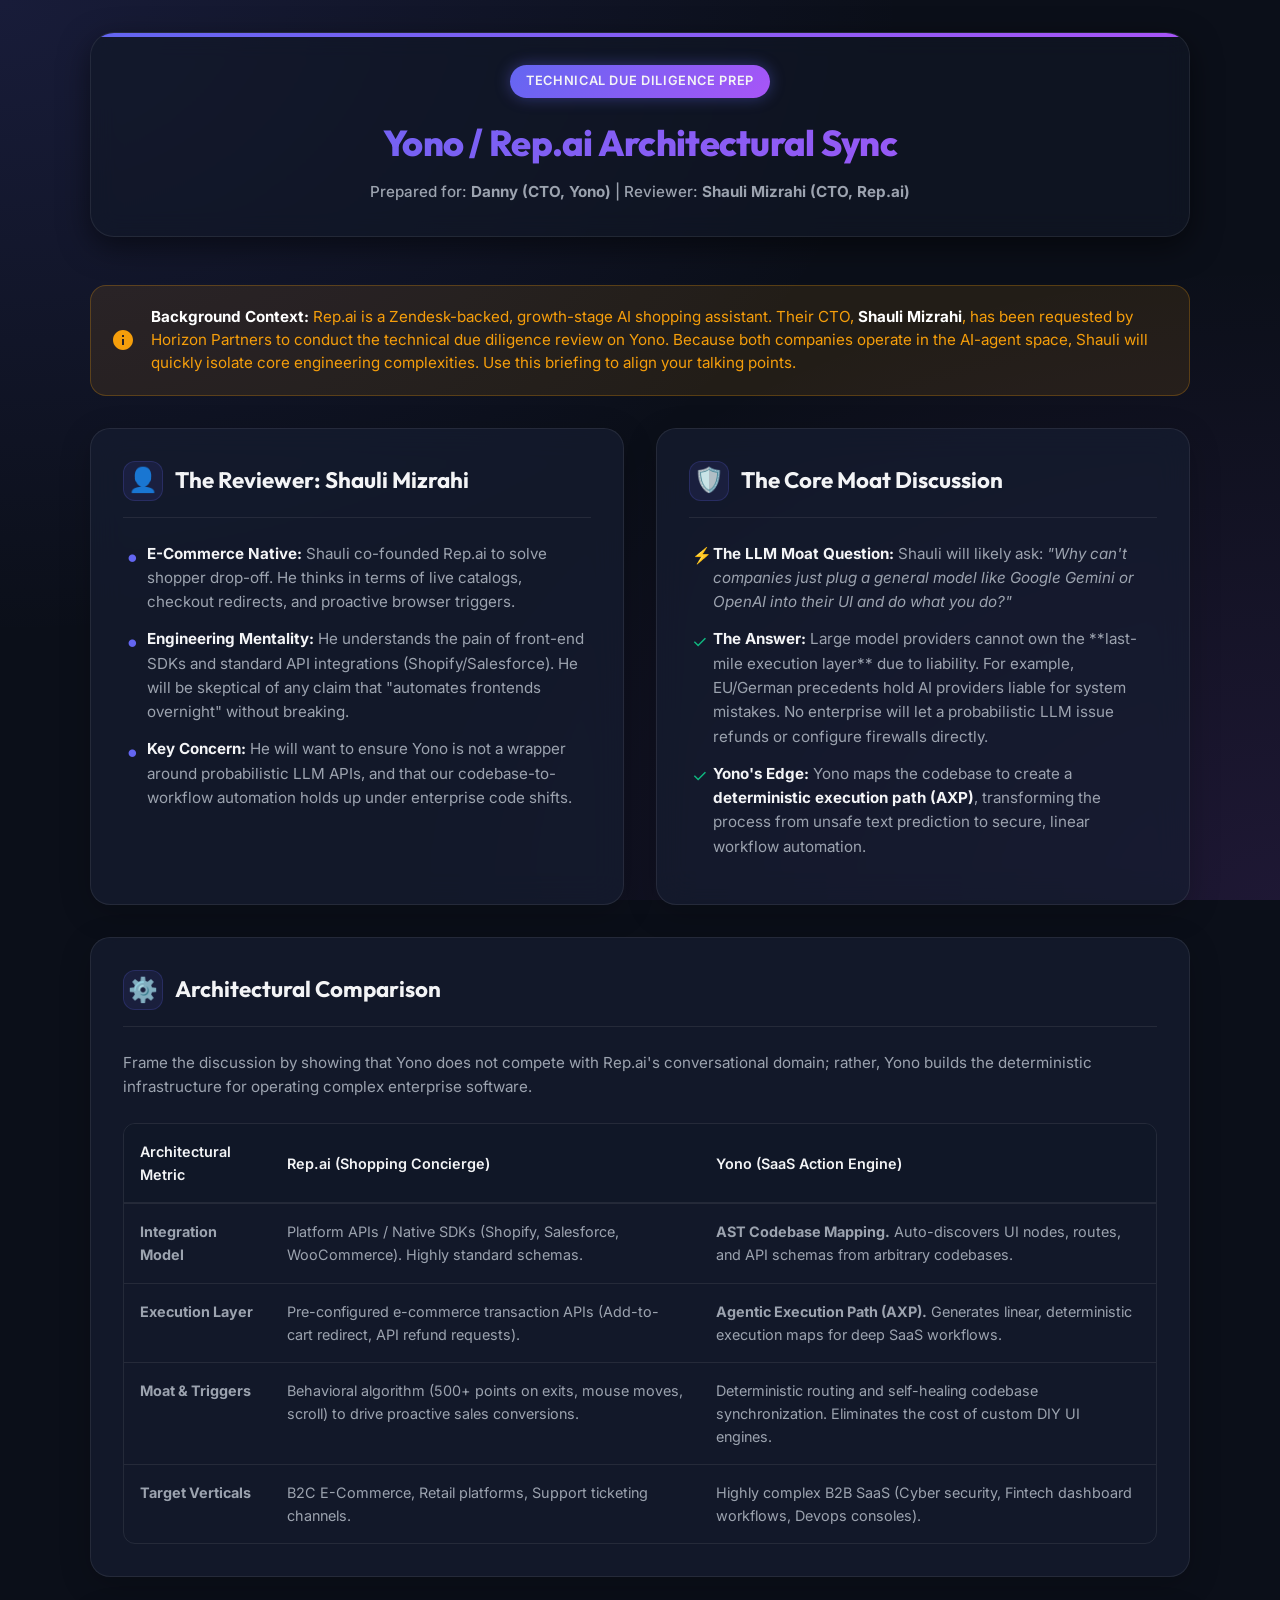
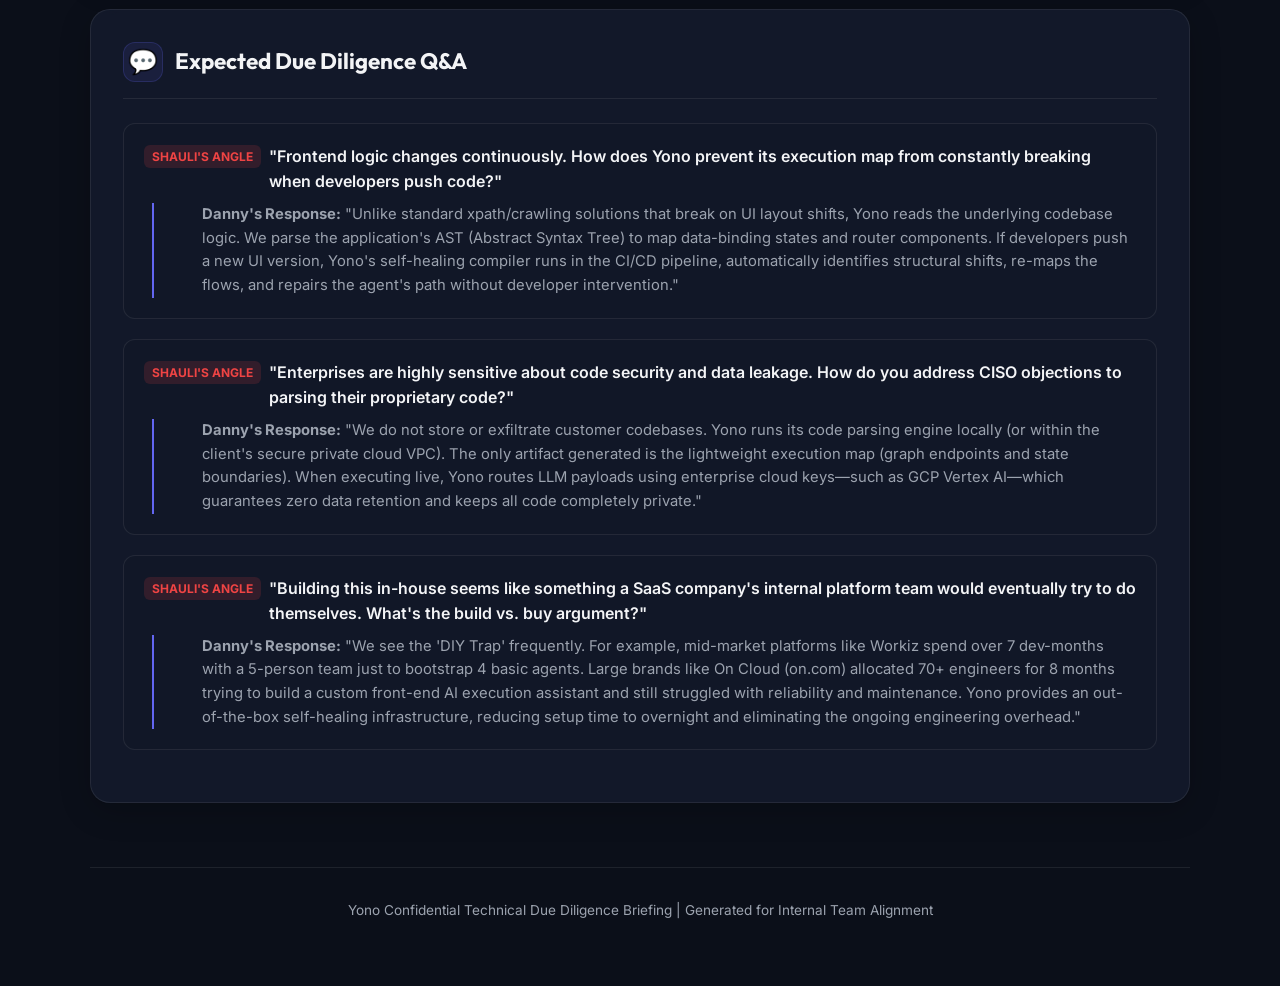
==== cto_dd_prep.html @ 32ef7c92 "Add cto_dd_prep.html for technical due diligence sync" ====
<!DOCTYPE html>
<html lang="en">
<head>
    <meta charset="UTF-8">
    <meta name="viewport" content="width=device-width, initial-scale=1.0">
    <title>Yono / Rep.ai — CTO Technical DD Briefing</title>
    <!-- Google Fonts -->
    <link rel="preconnect" href="https://fonts.googleapis.com">
    <link rel="preconnect" href="https://fonts.gstatic.com" crossorigin>
    <link href="https://fonts.googleapis.com/css2?family=Inter:wght@300;400;500;600;700;800&family=Outfit:wght@400;500;600;700;800&display=swap" rel="stylesheet">
    <style>
        :root {
            --bg-color: #0b0f19;
            --card-bg: rgba(22, 29, 49, 0.7);
            --border-color: rgba(255, 255, 255, 0.08);
            --text-primary: #f3f4f6;
            --text-secondary: #9ca3af;
            --accent-gradient: linear-gradient(135deg, #6366f1 0%, #a855f7 100%);
            --accent-color: #6366f1;
            --accent-bright: #a855f7;
            --success-color: #10b981;
            --warning-color: #f59e0b;
            --danger-color: #ef4444;
            --font-display: 'Outfit', sans-serif;
            --font-body: 'Inter', sans-serif;
        }

        * {
            box-sizing: border-box;
            margin: 0;
            padding: 0;
        }

        body {
            background-color: var(--bg-color);
            background-image: 
                radial-gradient(at 0% 0%, rgba(99, 102, 241, 0.15) 0px, transparent 50%),
                radial-gradient(at 100% 100%, rgba(168, 85, 247, 0.12) 0px, transparent 50%);
            background-attachment: fixed;
            color: var(--text-primary);
            font-family: var(--font-body);
            line-height: 1.6;
            padding: 2rem 1rem;
            min-height: 100vh;
        }

        .container {
            max-width: 1100px;
            margin: 0 auto;
        }

        /* Header styling */
        header {
            text-align: center;
            margin-bottom: 3rem;
            padding: 2rem;
            background: rgba(17, 24, 39, 0.6);
            border-radius: 24px;
            border: 1px solid var(--border-color);
            backdrop-filter: blur(12px);
            box-shadow: 0 10px 30px rgba(0, 0, 0, 0.5);
            position: relative;
            overflow: hidden;
        }

        header::before {
            content: '';
            position: absolute;
            top: 0;
            left: 0;
            width: 100%;
            height: 4px;
            background: var(--accent-gradient);
        }

        .badge {
            background: var(--accent-gradient);
            padding: 0.4rem 1rem;
            border-radius: 100px;
            font-size: 0.8rem;
            font-weight: 600;
            text-transform: uppercase;
            letter-spacing: 0.05em;
            display: inline-block;
            margin-bottom: 1rem;
            box-shadow: 0 0 15px rgba(99, 102, 241, 0.4);
        }

        h1 {
            font-family: var(--font-display);
            font-size: 2.25rem;
            font-weight: 800;
            margin-bottom: 0.5rem;
            letter-spacing: -0.02em;
            background: var(--accent-gradient);
            -webkit-background-clip: text;
            -webkit-text-fill-color: transparent;
        }

        .meta-text {
            color: var(--text-secondary);
            font-size: 0.95rem;
            font-weight: 500;
        }

        /* Grid Layout */
        .grid {
            display: grid;
            grid-template-columns: 1fr;
            gap: 2rem;
            margin-bottom: 2rem;
        }

        @media (min-width: 768px) {
            .grid-2 {
                grid-template-columns: 1fr 1fr;
            }
        }

        /* Card components */
        .card {
            background: var(--card-bg);
            border: 1px solid var(--border-color);
            border-radius: 20px;
            padding: 2rem;
            backdrop-filter: blur(16px);
            transition: all 0.3s cubic-bezier(0.4, 0, 0.2, 1);
            position: relative;
            overflow: hidden;
            box-shadow: 0 8px 32px rgba(0, 0, 0, 0.2);
        }

        .card:hover {
            transform: translateY(-5px);
            border-color: rgba(99, 102, 241, 0.3);
            box-shadow: 0 12px 40px rgba(99, 102, 241, 0.1);
        }

        .card-header {
            display: flex;
            align-items: center;
            gap: 0.75rem;
            margin-bottom: 1.5rem;
            border-bottom: 1px solid var(--border-color);
            padding-bottom: 1rem;
        }

        .card-icon {
            font-size: 1.5rem;
            background: rgba(99, 102, 241, 0.1);
            color: var(--accent-bright);
            width: 40px;
            height: 40px;
            display: flex;
            align-items: center;
            justify-content: center;
            border-radius: 12px;
            border: 1px solid rgba(99, 102, 241, 0.2);
        }

        h2 {
            font-family: var(--font-display);
            font-size: 1.4rem;
            font-weight: 700;
            color: var(--text-primary);
        }

        /* Lists and bullets */
        ul {
            list-style: none;
        }

        li {
            position: relative;
            padding-left: 1.5rem;
            margin-bottom: 0.8rem;
            font-size: 0.95rem;
            color: var(--text-secondary);
        }

        li strong {
            color: var(--text-primary);
        }

        li::before {
            content: '•';
            color: var(--accent-color);
            font-size: 1.5rem;
            position: absolute;
            left: 0.2rem;
            top: -0.25rem;
        }

        li.alert::before {
            content: '⚡';
            font-size: 1rem;
            top: 0.1rem;
        }

        li.check::before {
            content: '✓';
            color: var(--success-color);
            font-size: 1.1rem;
            top: 0.05rem;
        }

        /* Comparison Table */
        .table-container {
            overflow-x: auto;
            margin-top: 1.5rem;
            border-radius: 12px;
            border: 1px solid var(--border-color);
        }

        table {
            width: 100%;
            border-collapse: collapse;
            text-align: left;
            font-size: 0.9rem;
        }

        th {
            background: rgba(17, 24, 39, 0.8);
            color: var(--text-primary);
            font-weight: 600;
            padding: 1rem;
            border-bottom: 2px solid var(--border-color);
        }

        td {
            padding: 1rem;
            border-bottom: 1px solid var(--border-color);
            color: var(--text-secondary);
            vertical-align: top;
        }

        tr:last-child td {
            border-bottom: none;
        }

        tr:hover td {
            background: rgba(255, 255, 255, 0.02);
            color: var(--text-primary);
        }

        /* Q&A Accordion Style */
        .qa-section {
            margin-top: 1.5rem;
        }

        .qa-item {
            margin-bottom: 1.25rem;
            border: 1px solid var(--border-color);
            border-radius: 12px;
            padding: 1.25rem;
            background: rgba(17, 24, 39, 0.3);
            transition: all 0.2s ease;
        }

        .qa-item:hover {
            border-color: rgba(99, 102, 241, 0.2);
            background: rgba(17, 24, 39, 0.5);
        }

        .question {
            font-weight: 600;
            color: var(--text-primary);
            margin-bottom: 0.5rem;
            display: flex;
            align-items: flex-start;
            gap: 0.5rem;
        }

        .question-label {
            background: rgba(239, 68, 68, 0.15);
            color: var(--danger-color);
            padding: 0.1rem 0.5rem;
            border-radius: 6px;
            font-size: 0.75rem;
            font-weight: 700;
            text-transform: uppercase;
            margin-top: 0.1rem;
            flex-shrink: 0;
        }

        .answer {
            color: var(--text-secondary);
            font-size: 0.925rem;
            padding-left: 3rem;
            border-left: 2px solid var(--accent-color);
            margin-left: 0.5rem;
        }

        .alert-box {
            background: rgba(245, 158, 11, 0.1);
            border: 1px solid rgba(245, 158, 11, 0.25);
            padding: 1.25rem;
            border-radius: 16px;
            color: var(--warning-color);
            margin-bottom: 2rem;
            display: flex;
            gap: 1rem;
            align-items: center;
        }

        .alert-box svg {
            flex-shrink: 0;
            width: 24px;
            height: 24px;
            fill: currentColor;
        }

        .alert-box p {
            font-size: 0.95rem;
            line-height: 1.5;
        }

        .alert-box p strong {
            color: #fff;
        }

        footer {
            text-align: center;
            margin-top: 4rem;
            padding: 2rem 0;
            color: var(--text-secondary);
            font-size: 0.85rem;
            border-top: 1px solid var(--border-color);
        }
    </style>
</head>
<body>
    <div class="container">
        <!-- Header -->
        <header>
            <span class="badge">Technical Due Diligence Prep</span>
            <h1>Yono / Rep.ai Architectural Sync</h1>
            <p class="meta-text">Prepared for: <strong>Danny (CTO, Yono)</strong> | Reviewer: <strong>Shauli Mizrahi (CTO, Rep.ai)</strong></p>
        </header>

        <!-- Context Banner -->
        <div class="alert-box">
            <svg viewBox="0 0 24 24">
                <path d="M12 2C6.48 2 2 6.48 2 12s4.48 10 10 10 10-4.48 10-10S17.52 2 12 2zm1 15h-2v-6h2v6zm0-8h-2V7h2v2z"/>
            </svg>
            <p>
                <strong>Background Context:</strong> Rep.ai is a Zendesk-backed, growth-stage AI shopping assistant. Their CTO, <strong>Shauli Mizrahi</strong>, has been requested by Horizon Partners to conduct the technical due diligence review on Yono. Because both companies operate in the AI-agent space, Shauli will quickly isolate core engineering complexities. Use this briefing to align your talking points.
            </p>
        </div>

        <!-- Row 1: Who is the Reviewer & What to Expect -->
        <div class="grid grid-2">
            <!-- Reviewer Profile -->
            <div class="card">
                <div class="card-header">
                    <div class="card-icon">👤</div>
                    <h2>The Reviewer: Shauli Mizrahi</h2>
                </div>
                <ul>
                    <li><strong>E-Commerce Native:</strong> Shauli co-founded Rep.ai to solve shopper drop-off. He thinks in terms of live catalogs, checkout redirects, and proactive browser triggers.</li>
                    <li><strong>Engineering Mentality:</strong> He understands the pain of front-end SDKs and standard API integrations (Shopify/Salesforce). He will be skeptical of any claim that "automates frontends overnight" without breaking.</li>
                    <li><strong>Key Concern:</strong> He will want to ensure Yono is not a wrapper around probabilistic LLM APIs, and that our codebase-to-workflow automation holds up under enterprise code shifts.</li>
                </ul>
            </div>

            <!-- Core Moat Strategy -->
            <div class="card">
                <div class="card-header">
                    <div class="card-icon">🛡️</div>
                    <h2>The Core Moat Discussion</h2>
                </div>
                <ul>
                    <li class="alert"><strong>The LLM Moat Question:</strong> Shauli will likely ask: <em>"Why can't companies just plug a general model like Google Gemini or OpenAI into their UI and do what you do?"</em></li>
                    <li class="check"><strong>The Answer:</strong> Large model providers cannot own the **last-mile execution layer** due to liability. For example, EU/German precedents hold AI providers liable for system mistakes. No enterprise will let a probabilistic LLM issue refunds or configure firewalls directly.</li>
                    <li class="check"><strong>Yono's Edge:</strong> Yono maps the codebase to create a <strong>deterministic execution path (AXP)</strong>, transforming the process from unsafe text prediction to secure, linear workflow automation.</li>
                </ul>
            </div>
        </div>

        <!-- Row 2: Architecture Comparison Table -->
        <div class="card">
            <div class="card-header">
                <div class="card-icon">⚙️</div>
                <h2>Architectural Comparison</h2>
            </div>
            <p style="color: var(--text-secondary); font-size: 0.95rem; margin-bottom: 1rem;">
                Frame the discussion by showing that Yono does not compete with Rep.ai's conversational domain; rather, Yono builds the deterministic infrastructure for operating complex enterprise software.
            </p>
            <div class="table-container">
                <table>
                    <thead>
                        <tr>
                            <th>Architectural Metric</th>
                            <th>Rep.ai (Shopping Concierge)</th>
                            <th>Yono (SaaS Action Engine)</th>
                        </tr>
                    </thead>
                    <tbody>
                        <tr>
                            <td><strong>Integration Model</strong></td>
                            <td>Platform APIs / Native SDKs (Shopify, Salesforce, WooCommerce). Highly standard schemas.</td>
                            <td><strong>AST Codebase Mapping.</strong> Auto-discovers UI nodes, routes, and API schemas from arbitrary codebases.</td>
                        </tr>
                        <tr>
                            <td><strong>Execution Layer</strong></td>
                            <td>Pre-configured e-commerce transaction APIs (Add-to-cart redirect, API refund requests).</td>
                            <td><strong>Agentic Execution Path (AXP).</strong> Generates linear, deterministic execution maps for deep SaaS workflows.</td>
                        </tr>
                        <tr>
                            <td><strong>Moat & Triggers</strong></td>
                            <td>Behavioral algorithm (500+ points on exits, mouse moves, scroll) to drive proactive sales conversions.</td>
                            <td>Deterministic routing and self-healing codebase synchronization. Eliminates the cost of custom DIY UI engines.</td>
                        </tr>
                        <tr>
                            <td><strong>Target Verticals</strong></td>
                            <td>B2C E-Commerce, Retail platforms, Support ticketing channels.</td>
                            <td>Highly complex B2B SaaS (Cyber security, Fintech dashboard workflows, Devops consoles).</td>
                        </tr>
                    </tbody>
                </table>
            </div>
        </div>

        <!-- Row 3: Expected Q&A Grilling Prep -->
        <div class="card" style="margin-top: 2rem;">
            <div class="card-header">
                <div class="card-icon">💬</div>
                <h2>Expected Due Diligence Q&A</h2>
            </div>
            <div class="qa-section">
                <!-- Q1 -->
                <div class="qa-item">
                    <div class="question">
                        <span class="question-label">Shauli's Angle</span>
                        <span>"Frontend logic changes continuously. How does Yono prevent its execution map from constantly breaking when developers push code?"</span>
                    </div>
                    <div class="answer">
                        <strong>Danny's Response:</strong> "Unlike standard xpath/crawling solutions that break on UI layout shifts, Yono reads the underlying codebase logic. We parse the application's AST (Abstract Syntax Tree) to map data-binding states and router components. If developers push a new UI version, Yono's self-healing compiler runs in the CI/CD pipeline, automatically identifies structural shifts, re-maps the flows, and repairs the agent's path without developer intervention."
                    </div>
                </div>

                <!-- Q2 -->
                <div class="qa-item">
                    <div class="question">
                        <span class="question-label">Shauli's Angle</span>
                        <span>"Enterprises are highly sensitive about code security and data leakage. How do you address CISO objections to parsing their proprietary code?"</span>
                    </div>
                    <div class="answer">
                        <strong>Danny's Response:</strong> "We do not store or exfiltrate customer codebases. Yono runs its code parsing engine locally (or within the client's secure private cloud VPC). The only artifact generated is the lightweight execution map (graph endpoints and state boundaries). When executing live, Yono routes LLM payloads using enterprise cloud keys—such as GCP Vertex AI—which guarantees zero data retention and keeps all code completely private."
                    </div>
                </div>

                <!-- Q3 -->
                <div class="qa-item">
                    <div class="question">
                        <span class="question-label">Shauli's Angle</span>
                        <span>"Building this in-house seems like something a SaaS company's internal platform team would eventually try to do themselves. What's the build vs. buy argument?"</span>
                    </div>
                    <div class="answer">
                        <strong>Danny's Response:</strong> "We see the 'DIY Trap' frequently. For example, mid-market platforms like Workiz spend over 7 dev-months with a 5-person team just to bootstrap 4 basic agents. Large brands like On Cloud (on.com) allocated 70+ engineers for 8 months trying to build a custom front-end AI execution assistant and still struggled with reliability and maintenance. Yono provides an out-of-the-box self-healing infrastructure, reducing setup time to overnight and eliminating the ongoing engineering overhead."
                    </div>
                </div>
            </div>
        </div>

        <!-- Footer -->
        <footer>
            <p>Yono Confidential Technical Due Diligence Briefing | Generated for Internal Team Alignment</p>
        </footer>
    </div>
</body>
</html>
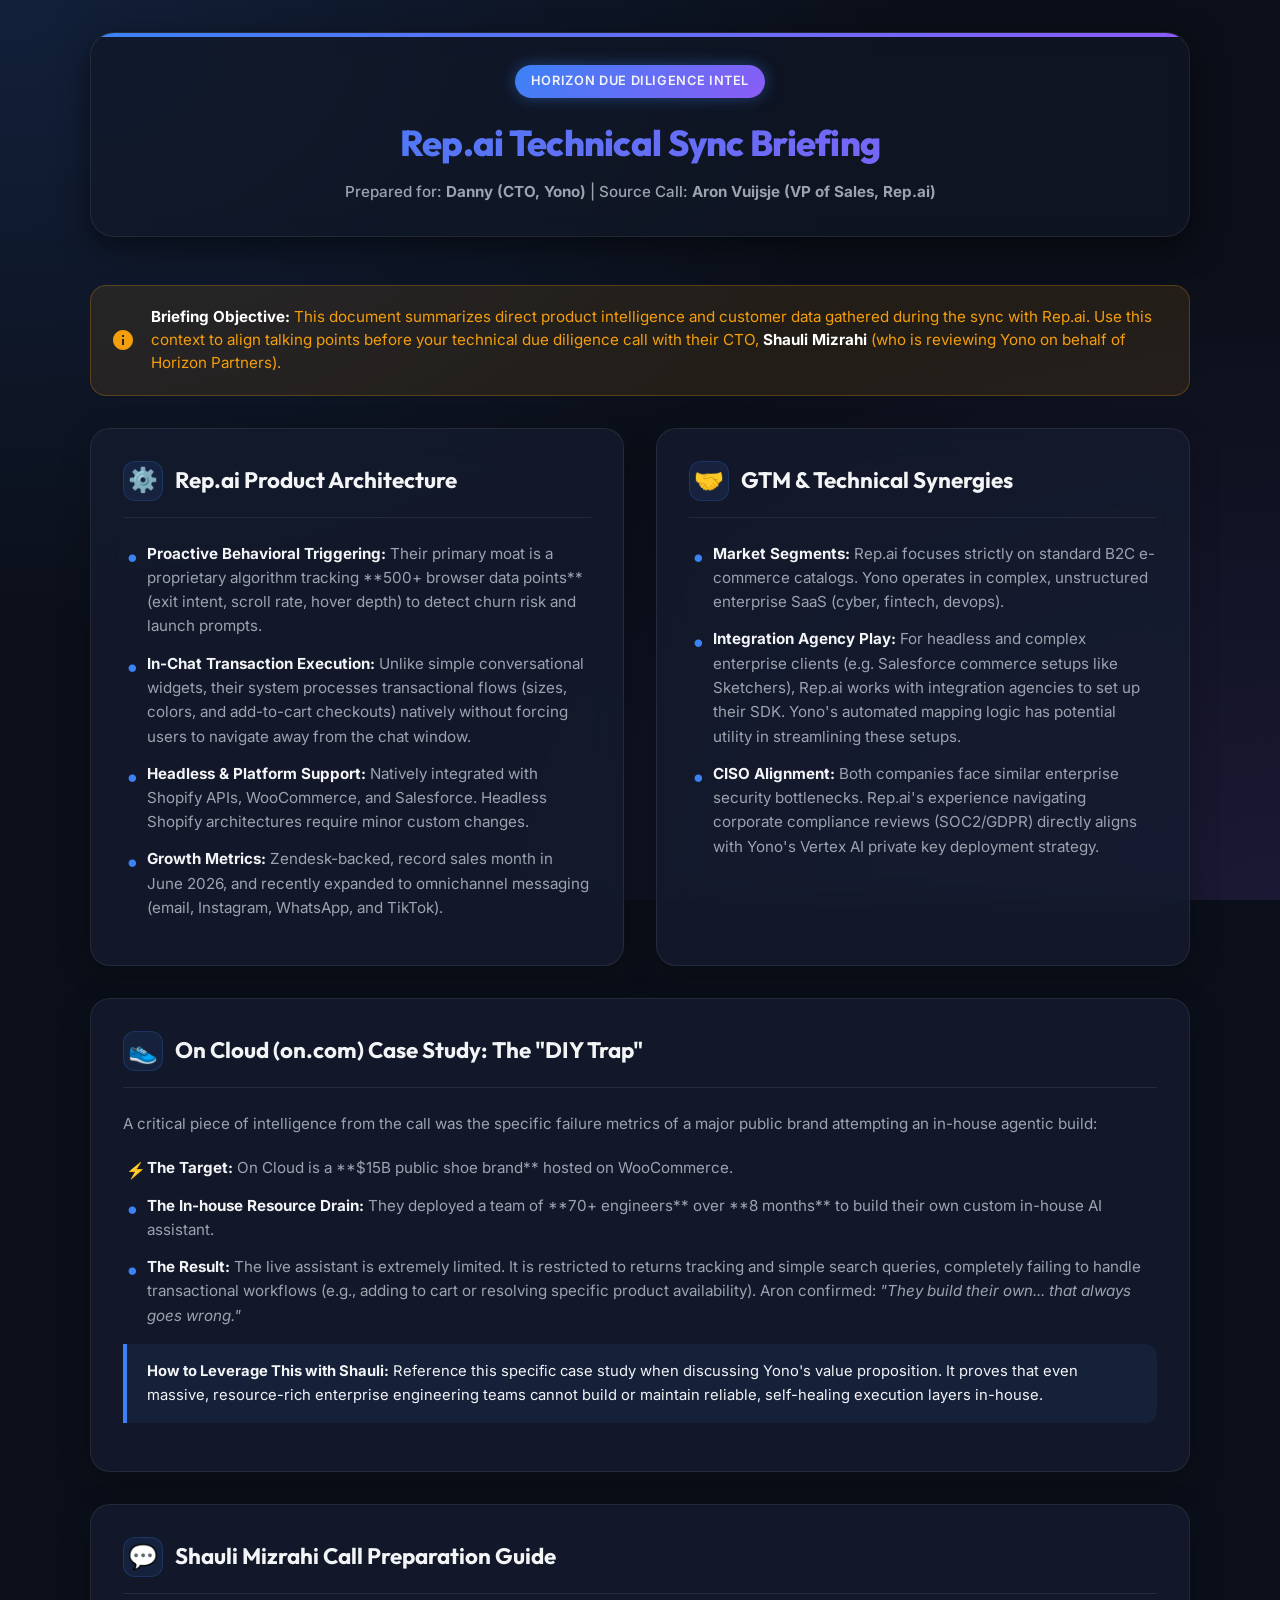
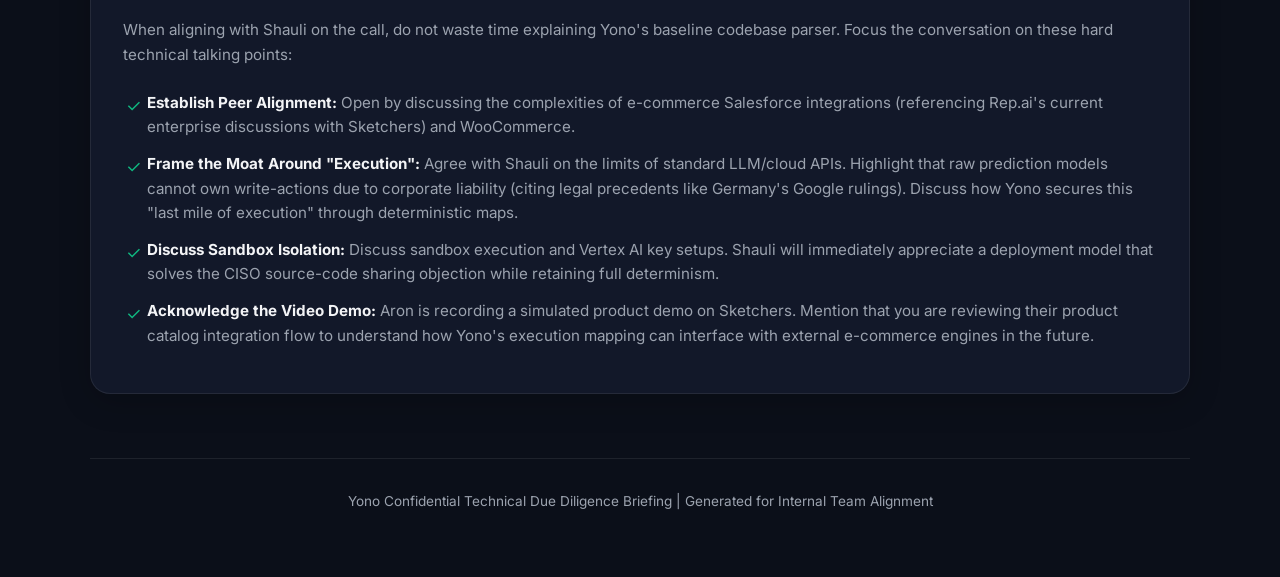
==== commit dd630a01: "Update cto_dd_prep.html to focus strictly on meeting intelligence and DD alignment" ====
--- a/cto_dd_prep.html
+++ b/cto_dd_prep.html
@@ -3,7 +3,7 @@
 <head>
     <meta charset="UTF-8">
     <meta name="viewport" content="width=device-width, initial-scale=1.0">
-    <title>Yono / Rep.ai — CTO Technical DD Briefing</title>
+    <title>Yono / Rep.ai — Technical Due Diligence Intel</title>
     <!-- Google Fonts -->
     <link rel="preconnect" href="https://fonts.googleapis.com">
     <link rel="preconnect" href="https://fonts.gstatic.com" crossorigin>
@@ -15,9 +15,9 @@
             --border-color: rgba(255, 255, 255, 0.08);
             --text-primary: #f3f4f6;
             --text-secondary: #9ca3af;
-            --accent-gradient: linear-gradient(135deg, #6366f1 0%, #a855f7 100%);
-            --accent-color: #6366f1;
-            --accent-bright: #a855f7;
+            --accent-gradient: linear-gradient(135deg, #3b82f6 0%, #8b5cf6 100%);
+            --accent-color: #3b82f6;
+            --accent-bright: #8b5cf6;
             --success-color: #10b981;
             --warning-color: #f59e0b;
             --danger-color: #ef4444;
@@ -34,8 +34,8 @@
         body {
             background-color: var(--bg-color);
             background-image: 
-                radial-gradient(at 0% 0%, rgba(99, 102, 241, 0.15) 0px, transparent 50%),
-                radial-gradient(at 100% 100%, rgba(168, 85, 247, 0.12) 0px, transparent 50%);
+                radial-gradient(at 0% 0%, rgba(59, 130, 246, 0.15) 0px, transparent 50%),
+                radial-gradient(at 100% 100%, rgba(139, 92, 246, 0.12) 0px, transparent 50%);
             background-attachment: fixed;
             color: var(--text-primary);
             font-family: var(--font-body);
@@ -83,7 +83,7 @@
             letter-spacing: 0.05em;
             display: inline-block;
             margin-bottom: 1rem;
-            box-shadow: 0 0 15px rgba(99, 102, 241, 0.4);
+            box-shadow: 0 0 15px rgba(59, 130, 246, 0.4);
         }
 
         h1 {
@@ -132,8 +132,8 @@
 
         .card:hover {
             transform: translateY(-5px);
-            border-color: rgba(99, 102, 241, 0.3);
-            box-shadow: 0 12px 40px rgba(99, 102, 241, 0.1);
+            border-color: rgba(59, 130, 246, 0.3);
+            box-shadow: 0 12px 40px rgba(59, 130, 246, 0.1);
         }
 
         .card-header {
@@ -147,7 +147,7 @@
 
         .card-icon {
             font-size: 1.5rem;
-            background: rgba(99, 102, 241, 0.1);
+            background: rgba(59, 130, 246, 0.1);
             color: var(--accent-bright);
             width: 40px;
             height: 40px;
@@ -155,7 +155,7 @@
             align-items: center;
             justify-content: center;
             border-radius: 12px;
-            border: 1px solid rgba(99, 102, 241, 0.2);
+            border: 1px solid rgba(59, 130, 246, 0.2);
         }
 
         h2 {
@@ -204,91 +204,17 @@
             top: 0.05rem;
         }
 
-        /* Comparison Table */
-        .table-container {
-            overflow-x: auto;
-            margin-top: 1.5rem;
-            border-radius: 12px;
-            border: 1px solid var(--border-color);
-        }
-
-        table {
-            width: 100%;
-            border-collapse: collapse;
-            text-align: left;
-            font-size: 0.9rem;
-        }
-
-        th {
-            background: rgba(17, 24, 39, 0.8);
+        .highlight-box {
+            background: rgba(59, 130, 246, 0.08);
+            border-left: 4px solid var(--accent-color);
+            padding: 1rem 1.25rem;
+            border-radius: 0 12px 12px 0;
+            margin: 1rem 0;
+            font-size: 0.925rem;
+        }
+
+        .highlight-box strong {
             color: var(--text-primary);
-            font-weight: 600;
-            padding: 1rem;
-            border-bottom: 2px solid var(--border-color);
-        }
-
-        td {
-            padding: 1rem;
-            border-bottom: 1px solid var(--border-color);
-            color: var(--text-secondary);
-            vertical-align: top;
-        }
-
-        tr:last-child td {
-            border-bottom: none;
-        }
-
-        tr:hover td {
-            background: rgba(255, 255, 255, 0.02);
-            color: var(--text-primary);
-        }
-
-        /* Q&A Accordion Style */
-        .qa-section {
-            margin-top: 1.5rem;
-        }
-
-        .qa-item {
-            margin-bottom: 1.25rem;
-            border: 1px solid var(--border-color);
-            border-radius: 12px;
-            padding: 1.25rem;
-            background: rgba(17, 24, 39, 0.3);
-            transition: all 0.2s ease;
-        }
-
-        .qa-item:hover {
-            border-color: rgba(99, 102, 241, 0.2);
-            background: rgba(17, 24, 39, 0.5);
-        }
-
-        .question {
-            font-weight: 600;
-            color: var(--text-primary);
-            margin-bottom: 0.5rem;
-            display: flex;
-            align-items: flex-start;
-            gap: 0.5rem;
-        }
-
-        .question-label {
-            background: rgba(239, 68, 68, 0.15);
-            color: var(--danger-color);
-            padding: 0.1rem 0.5rem;
-            border-radius: 6px;
-            font-size: 0.75rem;
-            font-weight: 700;
-            text-transform: uppercase;
-            margin-top: 0.1rem;
-            flex-shrink: 0;
-        }
-
-        .answer {
-            color: var(--text-secondary);
-            font-size: 0.925rem;
-            padding-left: 3rem;
-            border-left: 2px solid var(--accent-color);
-            margin-left: 0.5rem;
         }
 
         .alert-box {
@@ -333,9 +259,9 @@
     <div class="container">
         <!-- Header -->
         <header>
-            <span class="badge">Technical Due Diligence Prep</span>
-            <h1>Yono / Rep.ai Architectural Sync</h1>
-            <p class="meta-text">Prepared for: <strong>Danny (CTO, Yono)</strong> | Reviewer: <strong>Shauli Mizrahi (CTO, Rep.ai)</strong></p>
+            <span class="badge">Horizon Due Diligence Intel</span>
+            <h1>Rep.ai Technical Sync Briefing</h1>
+            <p class="meta-text">Prepared for: <strong>Danny (CTO, Yono)</strong> | Source Call: <strong>Aron Vuijsje (VP of Sales, Rep.ai)</strong></p>
         </header>
 
         <!-- Context Banner -->
@@ -344,123 +270,74 @@
                 <path d="M12 2C6.48 2 2 6.48 2 12s4.48 10 10 10 10-4.48 10-10S17.52 2 12 2zm1 15h-2v-6h2v6zm0-8h-2V7h2v2z"/>
             </svg>
             <p>
-                <strong>Background Context:</strong> Rep.ai is a Zendesk-backed, growth-stage AI shopping assistant. Their CTO, <strong>Shauli Mizrahi</strong>, has been requested by Horizon Partners to conduct the technical due diligence review on Yono. Because both companies operate in the AI-agent space, Shauli will quickly isolate core engineering complexities. Use this briefing to align your talking points.
+                <strong>Briefing Objective:</strong> This document summarizes direct product intelligence and customer data gathered during the sync with Rep.ai. Use this context to align talking points before your technical due diligence call with their CTO, <strong>Shauli Mizrahi</strong> (who is reviewing Yono on behalf of Horizon Partners).
             </p>
         </div>
 
-        <!-- Row 1: Who is the Reviewer & What to Expect -->
+        <!-- Row 1: Rep.ai Architecture & Capabilities -->
         <div class="grid grid-2">
-            <!-- Reviewer Profile -->
+            <!-- Rep.ai Tech Stack -->
             <div class="card">
                 <div class="card-header">
-                    <div class="card-icon">👤</div>
-                    <h2>The Reviewer: Shauli Mizrahi</h2>
+                    <div class="card-icon">⚙️</div>
+                    <h2>Rep.ai Product Architecture</h2>
                 </div>
                 <ul>
-                    <li><strong>E-Commerce Native:</strong> Shauli co-founded Rep.ai to solve shopper drop-off. He thinks in terms of live catalogs, checkout redirects, and proactive browser triggers.</li>
-                    <li><strong>Engineering Mentality:</strong> He understands the pain of front-end SDKs and standard API integrations (Shopify/Salesforce). He will be skeptical of any claim that "automates frontends overnight" without breaking.</li>
-                    <li><strong>Key Concern:</strong> He will want to ensure Yono is not a wrapper around probabilistic LLM APIs, and that our codebase-to-workflow automation holds up under enterprise code shifts.</li>
+                    <li><strong>Proactive Behavioral Triggering:</strong> Their primary moat is a proprietary algorithm tracking **500+ browser data points** (exit intent, scroll rate, hover depth) to detect churn risk and launch prompts.</li>
+                    <li><strong>In-Chat Transaction Execution:</strong> Unlike simple conversational widgets, their system processes transactional flows (sizes, colors, and add-to-cart checkouts) natively without forcing users to navigate away from the chat window.</li>
+                    <li><strong>Headless & Platform Support:</strong> Natively integrated with Shopify APIs, WooCommerce, and Salesforce. Headless Shopify architectures require minor custom changes.</li>
+                    <li><strong>Growth Metrics:</strong> Zendesk-backed, record sales month in June 2026, and recently expanded to omnichannel messaging (email, Instagram, WhatsApp, and TikTok).</li>
                 </ul>
             </div>
 
-            <!-- Core Moat Strategy -->
+            <!-- Operational Synergies -->
             <div class="card">
                 <div class="card-header">
-                    <div class="card-icon">🛡️</div>
-                    <h2>The Core Moat Discussion</h2>
+                    <div class="card-icon">🤝</div>
+                    <h2>GTM & Technical Synergies</h2>
                 </div>
                 <ul>
-                    <li class="alert"><strong>The LLM Moat Question:</strong> Shauli will likely ask: <em>"Why can't companies just plug a general model like Google Gemini or OpenAI into their UI and do what you do?"</em></li>
-                    <li class="check"><strong>The Answer:</strong> Large model providers cannot own the **last-mile execution layer** due to liability. For example, EU/German precedents hold AI providers liable for system mistakes. No enterprise will let a probabilistic LLM issue refunds or configure firewalls directly.</li>
-                    <li class="check"><strong>Yono's Edge:</strong> Yono maps the codebase to create a <strong>deterministic execution path (AXP)</strong>, transforming the process from unsafe text prediction to secure, linear workflow automation.</li>
+                    <li><strong>Market Segments:</strong> Rep.ai focuses strictly on standard B2C e-commerce catalogs. Yono operates in complex, unstructured enterprise SaaS (cyber, fintech, devops).</li>
+                    <li><strong>Integration Agency Play:</strong> For headless and complex enterprise clients (e.g. Salesforce commerce setups like Sketchers), Rep.ai works with integration agencies to set up their SDK. Yono's automated mapping logic has potential utility in streamlining these setups.</li>
+                    <li><strong>CISO Alignment:</strong> Both companies face similar enterprise security bottlenecks. Rep.ai's experience navigating corporate compliance reviews (SOC2/GDPR) directly aligns with Yono's Vertex AI private key deployment strategy.</li>
                 </ul>
             </div>
         </div>
 
-        <!-- Row 2: Architecture Comparison Table -->
+        <!-- Row 2: The On Cloud Case Study -->
+        <div class="card" style="margin-bottom: 2rem;">
+            <div class="card-header">
+                <div class="card-icon">👟</div>
+                <h2>On Cloud (on.com) Case Study: The "DIY Trap"</h2>
+            </div>
+            <p style="color: var(--text-secondary); font-size: 0.95rem; margin-bottom: 1.25rem;">
+                A critical piece of intelligence from the call was the specific failure metrics of a major public brand attempting an in-house agentic build:
+            </p>
+            <ul>
+                <li class="alert"><strong>The Target:</strong> On Cloud is a **$15B public shoe brand** hosted on WooCommerce.</li>
+                <li><strong>The In-house Resource Drain:</strong> They deployed a team of **70+ engineers** over **8 months** to build their own custom in-house AI assistant.</li>
+                <li><strong>The Result:</strong> The live assistant is extremely limited. It is restricted to returns tracking and simple search queries, completely failing to handle transactional workflows (e.g., adding to cart or resolving specific product availability). Aron confirmed: <em>"They build their own... that always goes wrong."</em></li>
+            </ul>
+            <div class="highlight-box">
+                <strong>How to Leverage This with Shauli:</strong> Reference this specific case study when discussing Yono's value proposition. It proves that even massive, resource-rich enterprise engineering teams cannot build or maintain reliable, self-healing execution layers in-house.
+            </div>
+        </div>
+
+        <!-- Row 3: Talk Tracks for Danny (Yono CTO) -->
         <div class="card">
             <div class="card-header">
-                <div class="card-icon">⚙️</div>
-                <h2>Architectural Comparison</h2>
-            </div>
-            <p style="color: var(--text-secondary); font-size: 0.95rem; margin-bottom: 1rem;">
-                Frame the discussion by showing that Yono does not compete with Rep.ai's conversational domain; rather, Yono builds the deterministic infrastructure for operating complex enterprise software.
+                <div class="card-icon">💬</div>
+                <h2>Shauli Mizrahi Call Preparation Guide</h2>
+            </div>
+            <p style="color: var(--text-secondary); font-size: 0.95rem; margin-bottom: 1.5rem;">
+                When aligning with Shauli on the call, do not waste time explaining Yono's baseline codebase parser. Focus the conversation on these hard technical talking points:
             </p>
-            <div class="table-container">
-                <table>
-                    <thead>
-                        <tr>
-                            <th>Architectural Metric</th>
-                            <th>Rep.ai (Shopping Concierge)</th>
-                            <th>Yono (SaaS Action Engine)</th>
-                        </tr>
-                    </thead>
-                    <tbody>
-                        <tr>
-                            <td><strong>Integration Model</strong></td>
-                            <td>Platform APIs / Native SDKs (Shopify, Salesforce, WooCommerce). Highly standard schemas.</td>
-                            <td><strong>AST Codebase Mapping.</strong> Auto-discovers UI nodes, routes, and API schemas from arbitrary codebases.</td>
-                        </tr>
-                        <tr>
-                            <td><strong>Execution Layer</strong></td>
-                            <td>Pre-configured e-commerce transaction APIs (Add-to-cart redirect, API refund requests).</td>
-                            <td><strong>Agentic Execution Path (AXP).</strong> Generates linear, deterministic execution maps for deep SaaS workflows.</td>
-                        </tr>
-                        <tr>
-                            <td><strong>Moat & Triggers</strong></td>
-                            <td>Behavioral algorithm (500+ points on exits, mouse moves, scroll) to drive proactive sales conversions.</td>
-                            <td>Deterministic routing and self-healing codebase synchronization. Eliminates the cost of custom DIY UI engines.</td>
-                        </tr>
-                        <tr>
-                            <td><strong>Target Verticals</strong></td>
-                            <td>B2C E-Commerce, Retail platforms, Support ticketing channels.</td>
-                            <td>Highly complex B2B SaaS (Cyber security, Fintech dashboard workflows, Devops consoles).</td>
-                        </tr>
-                    </tbody>
-                </table>
-            </div>
-        </div>
-
-        <!-- Row 3: Expected Q&A Grilling Prep -->
-        <div class="card" style="margin-top: 2rem;">
-            <div class="card-header">
-                <div class="card-icon">💬</div>
-                <h2>Expected Due Diligence Q&A</h2>
-            </div>
-            <div class="qa-section">
-                <!-- Q1 -->
-                <div class="qa-item">
-                    <div class="question">
-                        <span class="question-label">Shauli's Angle</span>
-                        <span>"Frontend logic changes continuously. How does Yono prevent its execution map from constantly breaking when developers push code?"</span>
-                    </div>
-                    <div class="answer">
-                        <strong>Danny's Response:</strong> "Unlike standard xpath/crawling solutions that break on UI layout shifts, Yono reads the underlying codebase logic. We parse the application's AST (Abstract Syntax Tree) to map data-binding states and router components. If developers push a new UI version, Yono's self-healing compiler runs in the CI/CD pipeline, automatically identifies structural shifts, re-maps the flows, and repairs the agent's path without developer intervention."
-                    </div>
-                </div>
-
-                <!-- Q2 -->
-                <div class="qa-item">
-                    <div class="question">
-                        <span class="question-label">Shauli's Angle</span>
-                        <span>"Enterprises are highly sensitive about code security and data leakage. How do you address CISO objections to parsing their proprietary code?"</span>
-                    </div>
-                    <div class="answer">
-                        <strong>Danny's Response:</strong> "We do not store or exfiltrate customer codebases. Yono runs its code parsing engine locally (or within the client's secure private cloud VPC). The only artifact generated is the lightweight execution map (graph endpoints and state boundaries). When executing live, Yono routes LLM payloads using enterprise cloud keys—such as GCP Vertex AI—which guarantees zero data retention and keeps all code completely private."
-                    </div>
-                </div>
-
-                <!-- Q3 -->
-                <div class="qa-item">
-                    <div class="question">
-                        <span class="question-label">Shauli's Angle</span>
-                        <span>"Building this in-house seems like something a SaaS company's internal platform team would eventually try to do themselves. What's the build vs. buy argument?"</span>
-                    </div>
-                    <div class="answer">
-                        <strong>Danny's Response:</strong> "We see the 'DIY Trap' frequently. For example, mid-market platforms like Workiz spend over 7 dev-months with a 5-person team just to bootstrap 4 basic agents. Large brands like On Cloud (on.com) allocated 70+ engineers for 8 months trying to build a custom front-end AI execution assistant and still struggled with reliability and maintenance. Yono provides an out-of-the-box self-healing infrastructure, reducing setup time to overnight and eliminating the ongoing engineering overhead."
-                    </div>
-                </div>
-            </div>
+            <ul>
+                <li class="check"><strong>Establish Peer Alignment:</strong> Open by discussing the complexities of e-commerce Salesforce integrations (referencing Rep.ai's current enterprise discussions with Sketchers) and WooCommerce.</li>
+                <li class="check"><strong>Frame the Moat Around "Execution":</strong> Agree with Shauli on the limits of standard LLM/cloud APIs. Highlight that raw prediction models cannot own write-actions due to corporate liability (citing legal precedents like Germany's Google rulings). Discuss how Yono secures this "last mile of execution" through deterministic maps.</li>
+                <li class="check"><strong>Discuss Sandbox Isolation:</strong> Discuss sandbox execution and Vertex AI key setups. Shauli will immediately appreciate a deployment model that solves the CISO source-code sharing objection while retaining full determinism.</li>
+                <li class="check"><strong>Acknowledge the Video Demo:</strong> Aron is recording a simulated product demo on Sketchers. Mention that you are reviewing their product catalog integration flow to understand how Yono's execution mapping can interface with external e-commerce engines in the future.</li>
+            </ul>
         </div>
 
         <!-- Footer -->
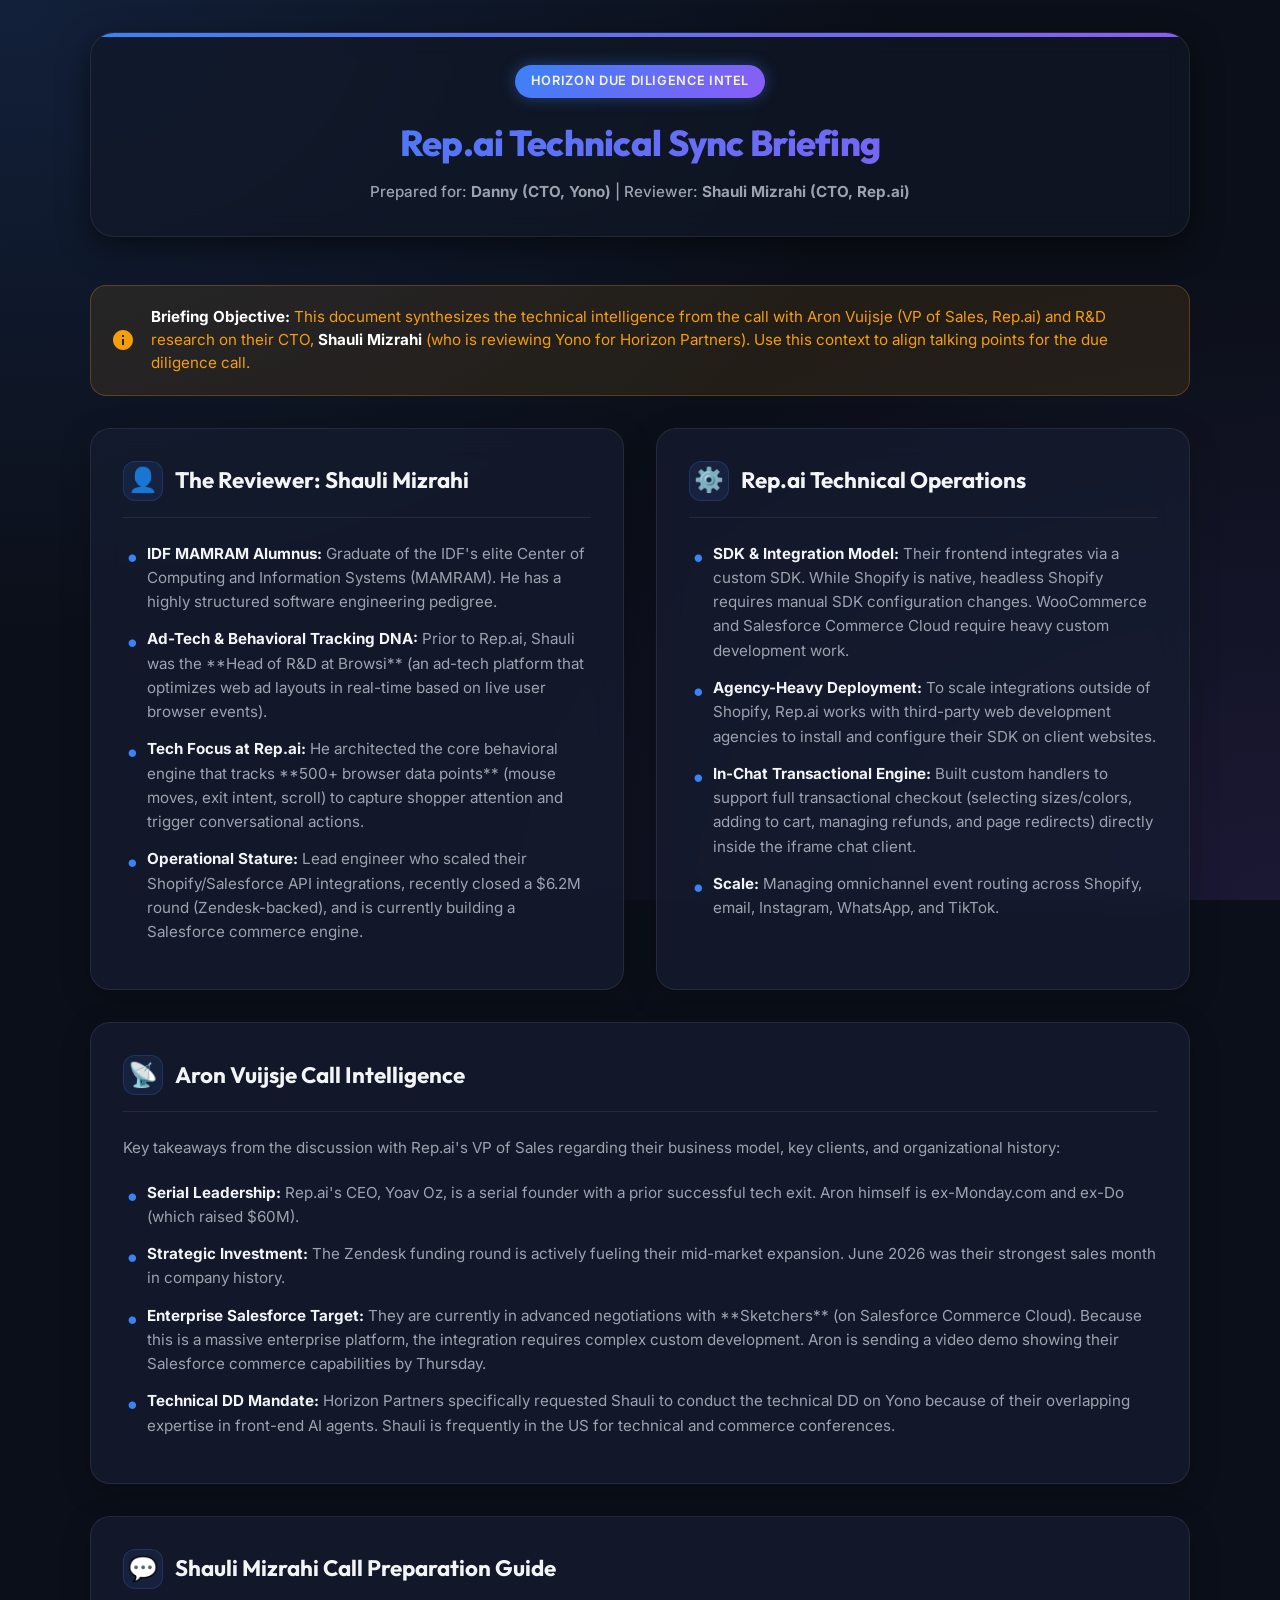
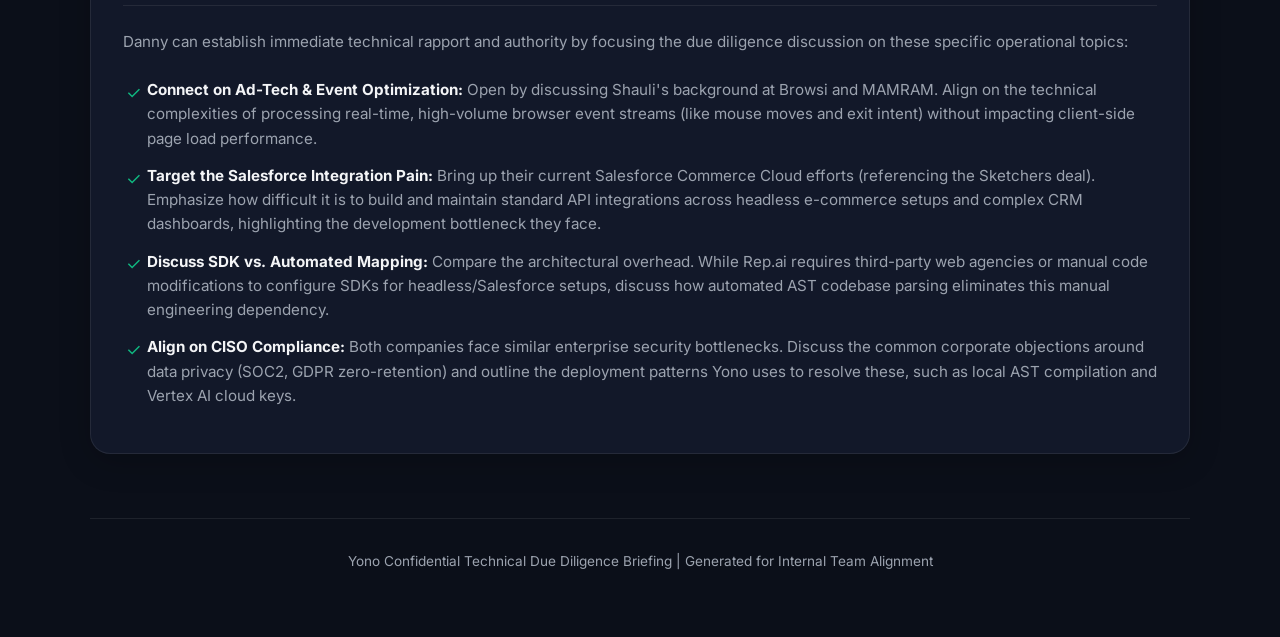
==== commit c665e6f5: "Update cto_dd_prep.html to focus strictly on Shauli's MAMRAM/Browsi background, Rep.ai operations, a" ====
--- a/cto_dd_prep.html
+++ b/cto_dd_prep.html
@@ -261,7 +261,7 @@
         <header>
             <span class="badge">Horizon Due Diligence Intel</span>
             <h1>Rep.ai Technical Sync Briefing</h1>
-            <p class="meta-text">Prepared for: <strong>Danny (CTO, Yono)</strong> | Source Call: <strong>Aron Vuijsje (VP of Sales, Rep.ai)</strong></p>
+            <p class="meta-text">Prepared for: <strong>Danny (CTO, Yono)</strong> | Reviewer: <strong>Shauli Mizrahi (CTO, Rep.ai)</strong></p>
         </header>
 
         <!-- Context Banner -->
@@ -270,57 +270,56 @@
                 <path d="M12 2C6.48 2 2 6.48 2 12s4.48 10 10 10 10-4.48 10-10S17.52 2 12 2zm1 15h-2v-6h2v6zm0-8h-2V7h2v2z"/>
             </svg>
             <p>
-                <strong>Briefing Objective:</strong> This document summarizes direct product intelligence and customer data gathered during the sync with Rep.ai. Use this context to align talking points before your technical due diligence call with their CTO, <strong>Shauli Mizrahi</strong> (who is reviewing Yono on behalf of Horizon Partners).
+                <strong>Briefing Objective:</strong> This document synthesizes the technical intelligence from the call with Aron Vuijsje (VP of Sales, Rep.ai) and R&D research on their CTO, <strong>Shauli Mizrahi</strong> (who is reviewing Yono for Horizon Partners). Use this context to align talking points for the due diligence call.
             </p>
         </div>
 
-        <!-- Row 1: Rep.ai Architecture & Capabilities -->
+        <!-- Row 1: Shauli Mizrahi's Technical DNA -->
         <div class="grid grid-2">
-            <!-- Rep.ai Tech Stack -->
+            <!-- Shauli's Background -->
+            <div class="card">
+                <div class="card-header">
+                    <div class="card-icon">👤</div>
+                    <h2>The Reviewer: Shauli Mizrahi</h2>
+                </div>
+                <ul>
+                    <li><strong>IDF MAMRAM Alumnus:</strong> Graduate of the IDF's elite Center of Computing and Information Systems (MAMRAM). He has a highly structured software engineering pedigree.</li>
+                    <li><strong>Ad-Tech & Behavioral Tracking DNA:</strong> Prior to Rep.ai, Shauli was the **Head of R&D at Browsi** (an ad-tech platform that optimizes web ad layouts in real-time based on live user browser events).</li>
+                    <li><strong>Tech Focus at Rep.ai:</strong> He architected the core behavioral engine that tracks **500+ browser data points** (mouse moves, exit intent, scroll) to capture shopper attention and trigger conversational actions.</li>
+                    <li><strong>Operational Stature:</strong> Lead engineer who scaled their Shopify/Salesforce API integrations, recently closed a $6.2M round (Zendesk-backed), and is currently building a Salesforce commerce engine.</li>
+                </ul>
+            </div>
+
+            <!-- Rep.ai Operations & Architecture -->
             <div class="card">
                 <div class="card-header">
                     <div class="card-icon">⚙️</div>
-                    <h2>Rep.ai Product Architecture</h2>
+                    <h2>Rep.ai Technical Operations</h2>
                 </div>
                 <ul>
-                    <li><strong>Proactive Behavioral Triggering:</strong> Their primary moat is a proprietary algorithm tracking **500+ browser data points** (exit intent, scroll rate, hover depth) to detect churn risk and launch prompts.</li>
-                    <li><strong>In-Chat Transaction Execution:</strong> Unlike simple conversational widgets, their system processes transactional flows (sizes, colors, and add-to-cart checkouts) natively without forcing users to navigate away from the chat window.</li>
-                    <li><strong>Headless & Platform Support:</strong> Natively integrated with Shopify APIs, WooCommerce, and Salesforce. Headless Shopify architectures require minor custom changes.</li>
-                    <li><strong>Growth Metrics:</strong> Zendesk-backed, record sales month in June 2026, and recently expanded to omnichannel messaging (email, Instagram, WhatsApp, and TikTok).</li>
-                </ul>
-            </div>
-
-            <!-- Operational Synergies -->
-            <div class="card">
-                <div class="card-header">
-                    <div class="card-icon">🤝</div>
-                    <h2>GTM & Technical Synergies</h2>
-                </div>
-                <ul>
-                    <li><strong>Market Segments:</strong> Rep.ai focuses strictly on standard B2C e-commerce catalogs. Yono operates in complex, unstructured enterprise SaaS (cyber, fintech, devops).</li>
-                    <li><strong>Integration Agency Play:</strong> For headless and complex enterprise clients (e.g. Salesforce commerce setups like Sketchers), Rep.ai works with integration agencies to set up their SDK. Yono's automated mapping logic has potential utility in streamlining these setups.</li>
-                    <li><strong>CISO Alignment:</strong> Both companies face similar enterprise security bottlenecks. Rep.ai's experience navigating corporate compliance reviews (SOC2/GDPR) directly aligns with Yono's Vertex AI private key deployment strategy.</li>
+                    <li><strong>SDK & Integration Model:</strong> Their frontend integrates via a custom SDK. While Shopify is native, headless Shopify requires manual SDK configuration changes. WooCommerce and Salesforce Commerce Cloud require heavy custom development work.</li>
+                    <li><strong>Agency-Heavy Deployment:</strong> To scale integrations outside of Shopify, Rep.ai works with third-party web development agencies to install and configure their SDK on client websites.</li>
+                    <li><strong>In-Chat Transactional Engine:</strong> Built custom handlers to support full transactional checkout (selecting sizes/colors, adding to cart, managing refunds, and page redirects) directly inside the iframe chat client.</li>
+                    <li><strong>Scale:</strong> Managing omnichannel event routing across Shopify, email, Instagram, WhatsApp, and TikTok.</li>
                 </ul>
             </div>
         </div>
 
-        <!-- Row 2: The On Cloud Case Study -->
+        <!-- Row 2: Deep Intel from the Aron Vuijsje Sync -->
         <div class="card" style="margin-bottom: 2rem;">
             <div class="card-header">
-                <div class="card-icon">👟</div>
-                <h2>On Cloud (on.com) Case Study: The "DIY Trap"</h2>
+                <div class="card-icon">📡</div>
+                <h2>Aron Vuijsje Call Intelligence</h2>
             </div>
             <p style="color: var(--text-secondary); font-size: 0.95rem; margin-bottom: 1.25rem;">
-                A critical piece of intelligence from the call was the specific failure metrics of a major public brand attempting an in-house agentic build:
+                Key takeaways from the discussion with Rep.ai's VP of Sales regarding their business model, key clients, and organizational history:
             </p>
             <ul>
-                <li class="alert"><strong>The Target:</strong> On Cloud is a **$15B public shoe brand** hosted on WooCommerce.</li>
-                <li><strong>The In-house Resource Drain:</strong> They deployed a team of **70+ engineers** over **8 months** to build their own custom in-house AI assistant.</li>
-                <li><strong>The Result:</strong> The live assistant is extremely limited. It is restricted to returns tracking and simple search queries, completely failing to handle transactional workflows (e.g., adding to cart or resolving specific product availability). Aron confirmed: <em>"They build their own... that always goes wrong."</em></li>
+                <li><strong>Serial Leadership:</strong> Rep.ai's CEO, Yoav Oz, is a serial founder with a prior successful tech exit. Aron himself is ex-Monday.com and ex-Do (which raised $60M).</li>
+                <li><strong>Strategic Investment:</strong> The Zendesk funding round is actively fueling their mid-market expansion. June 2026 was their strongest sales month in company history.</li>
+                <li><strong>Enterprise Salesforce Target:</strong> They are currently in advanced negotiations with **Sketchers** (on Salesforce Commerce Cloud). Because this is a massive enterprise platform, the integration requires complex custom development. Aron is sending a video demo showing their Salesforce commerce capabilities by Thursday.</li>
+                <li><strong>Technical DD Mandate:</strong> Horizon Partners specifically requested Shauli to conduct the technical DD on Yono because of their overlapping expertise in front-end AI agents. Shauli is frequently in the US for technical and commerce conferences.</li>
             </ul>
-            <div class="highlight-box">
-                <strong>How to Leverage This with Shauli:</strong> Reference this specific case study when discussing Yono's value proposition. It proves that even massive, resource-rich enterprise engineering teams cannot build or maintain reliable, self-healing execution layers in-house.
-            </div>
         </div>
 
         <!-- Row 3: Talk Tracks for Danny (Yono CTO) -->
@@ -330,13 +329,13 @@
                 <h2>Shauli Mizrahi Call Preparation Guide</h2>
             </div>
             <p style="color: var(--text-secondary); font-size: 0.95rem; margin-bottom: 1.5rem;">
-                When aligning with Shauli on the call, do not waste time explaining Yono's baseline codebase parser. Focus the conversation on these hard technical talking points:
+                Danny can establish immediate technical rapport and authority by focusing the due diligence discussion on these specific operational topics:
             </p>
             <ul>
-                <li class="check"><strong>Establish Peer Alignment:</strong> Open by discussing the complexities of e-commerce Salesforce integrations (referencing Rep.ai's current enterprise discussions with Sketchers) and WooCommerce.</li>
-                <li class="check"><strong>Frame the Moat Around "Execution":</strong> Agree with Shauli on the limits of standard LLM/cloud APIs. Highlight that raw prediction models cannot own write-actions due to corporate liability (citing legal precedents like Germany's Google rulings). Discuss how Yono secures this "last mile of execution" through deterministic maps.</li>
-                <li class="check"><strong>Discuss Sandbox Isolation:</strong> Discuss sandbox execution and Vertex AI key setups. Shauli will immediately appreciate a deployment model that solves the CISO source-code sharing objection while retaining full determinism.</li>
-                <li class="check"><strong>Acknowledge the Video Demo:</strong> Aron is recording a simulated product demo on Sketchers. Mention that you are reviewing their product catalog integration flow to understand how Yono's execution mapping can interface with external e-commerce engines in the future.</li>
+                <li class="check"><strong>Connect on Ad-Tech & Event Optimization:</strong> Open by discussing Shauli's background at Browsi and MAMRAM. Align on the technical complexities of processing real-time, high-volume browser event streams (like mouse moves and exit intent) without impacting client-side page load performance.</li>
+                <li class="check"><strong>Target the Salesforce Integration Pain:</strong> Bring up their current Salesforce Commerce Cloud efforts (referencing the Sketchers deal). Emphasize how difficult it is to build and maintain standard API integrations across headless e-commerce setups and complex CRM dashboards, highlighting the development bottleneck they face.</li>
+                <li class="check"><strong>Discuss SDK vs. Automated Mapping:</strong> Compare the architectural overhead. While Rep.ai requires third-party web agencies or manual code modifications to configure SDKs for headless/Salesforce setups, discuss how automated AST codebase parsing eliminates this manual engineering dependency.</li>
+                <li class="check"><strong>Align on CISO Compliance:</strong> Both companies face similar enterprise security bottlenecks. Discuss the common corporate objections around data privacy (SOC2, GDPR zero-retention) and outline the deployment patterns Yono uses to resolve these, such as local AST compilation and Vertex AI cloud keys.</li>
             </ul>
         </div>
 
